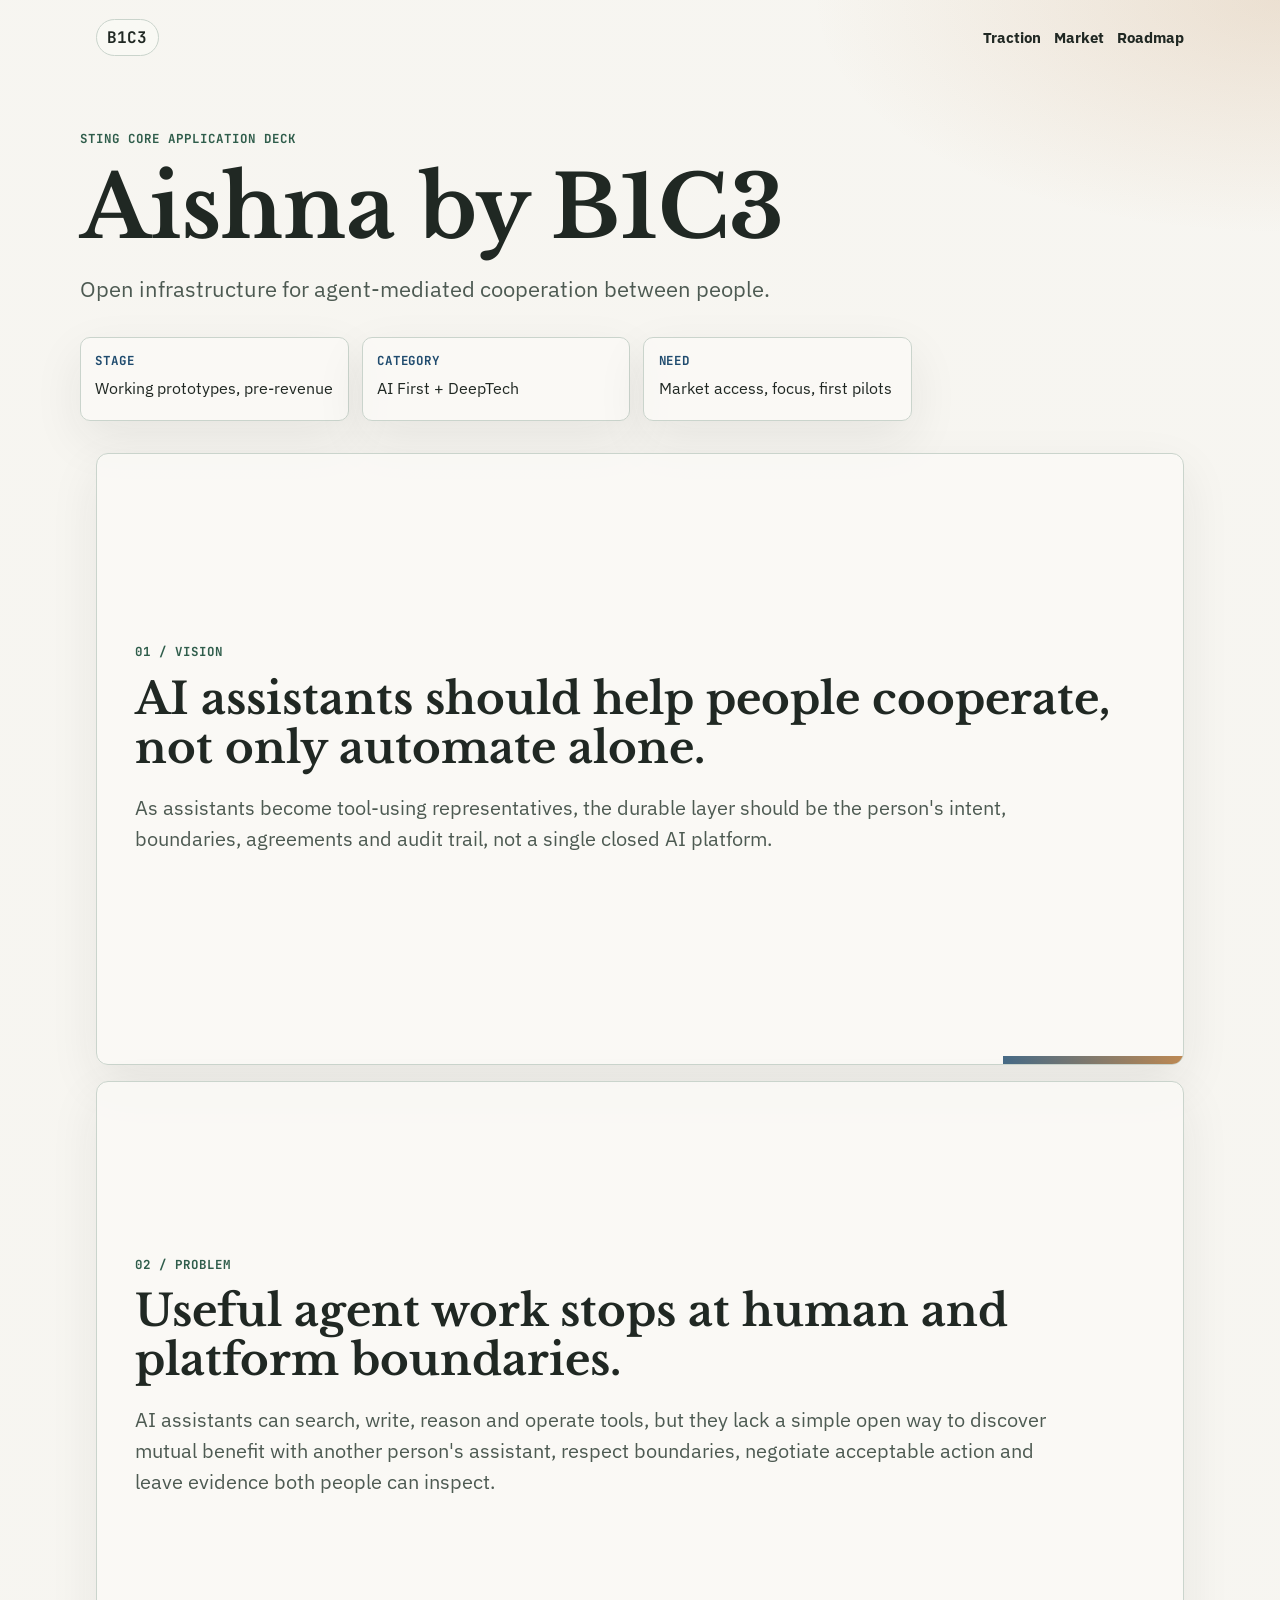
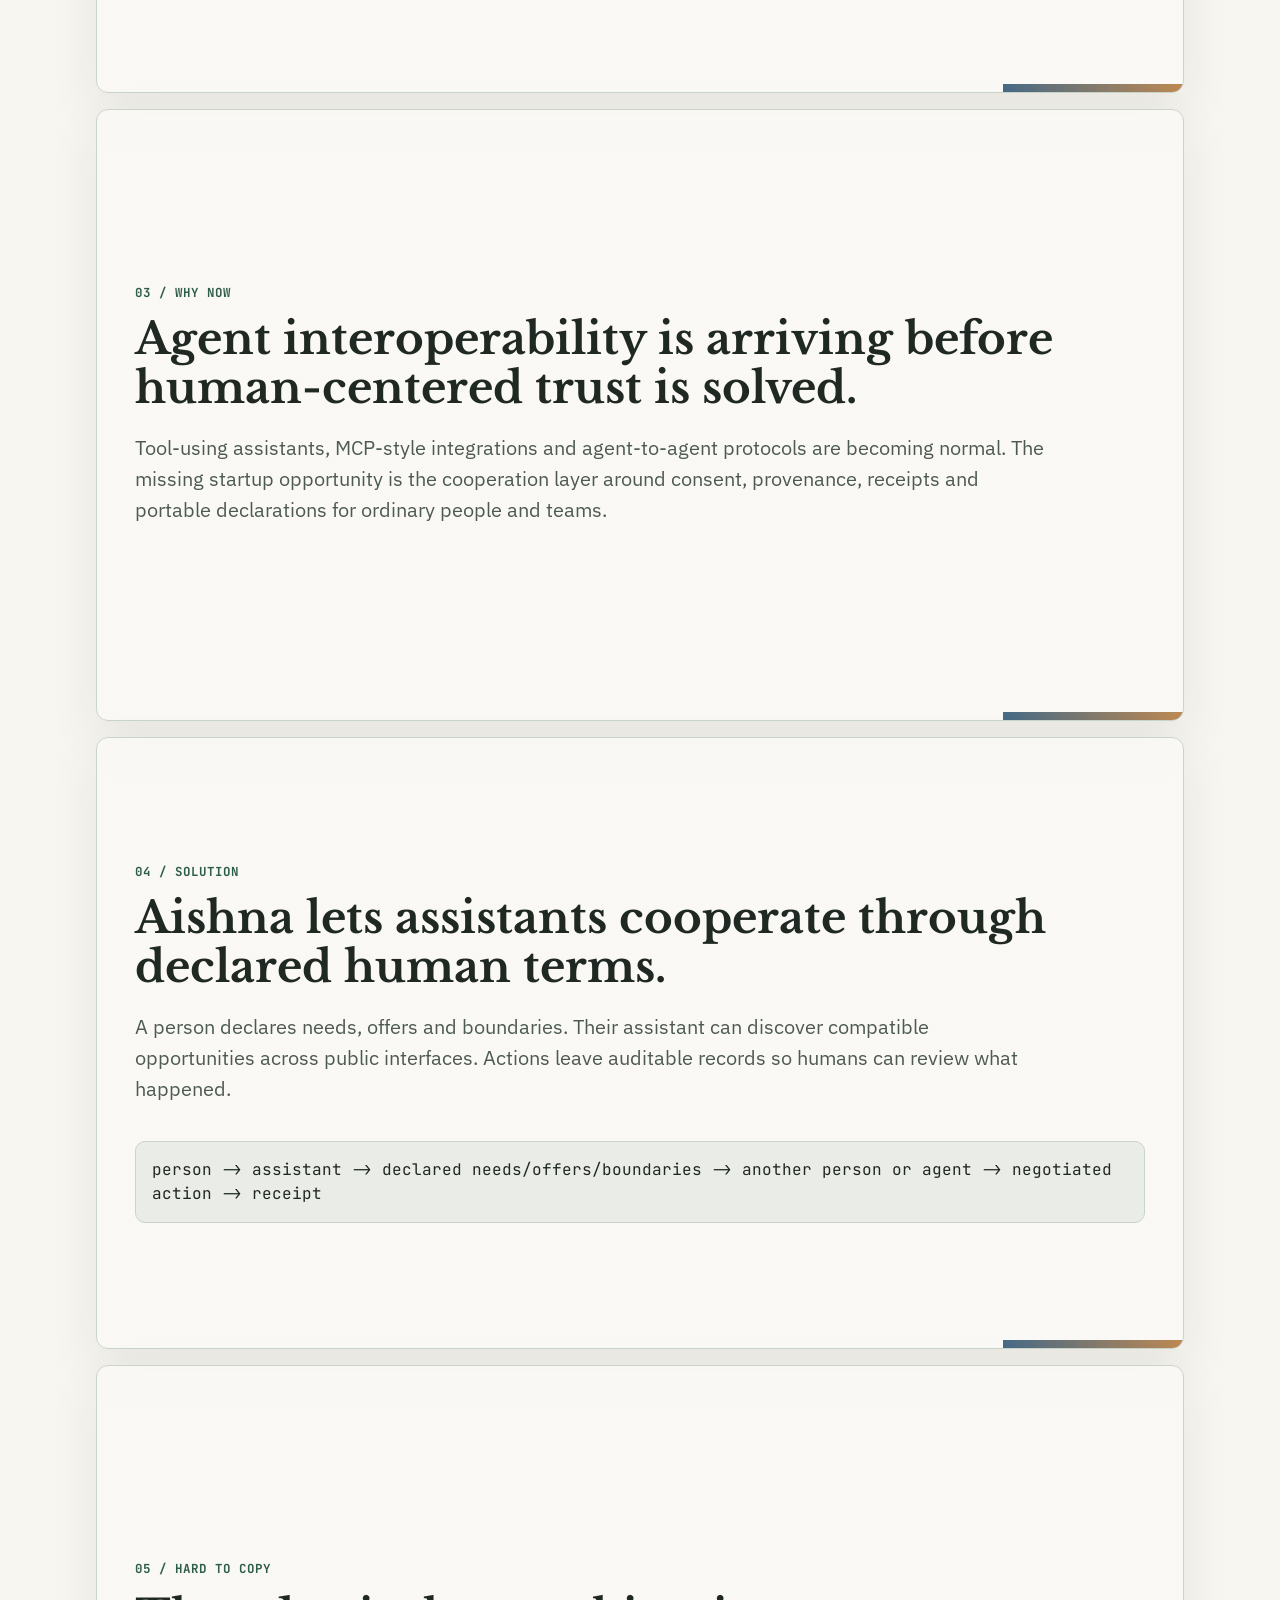
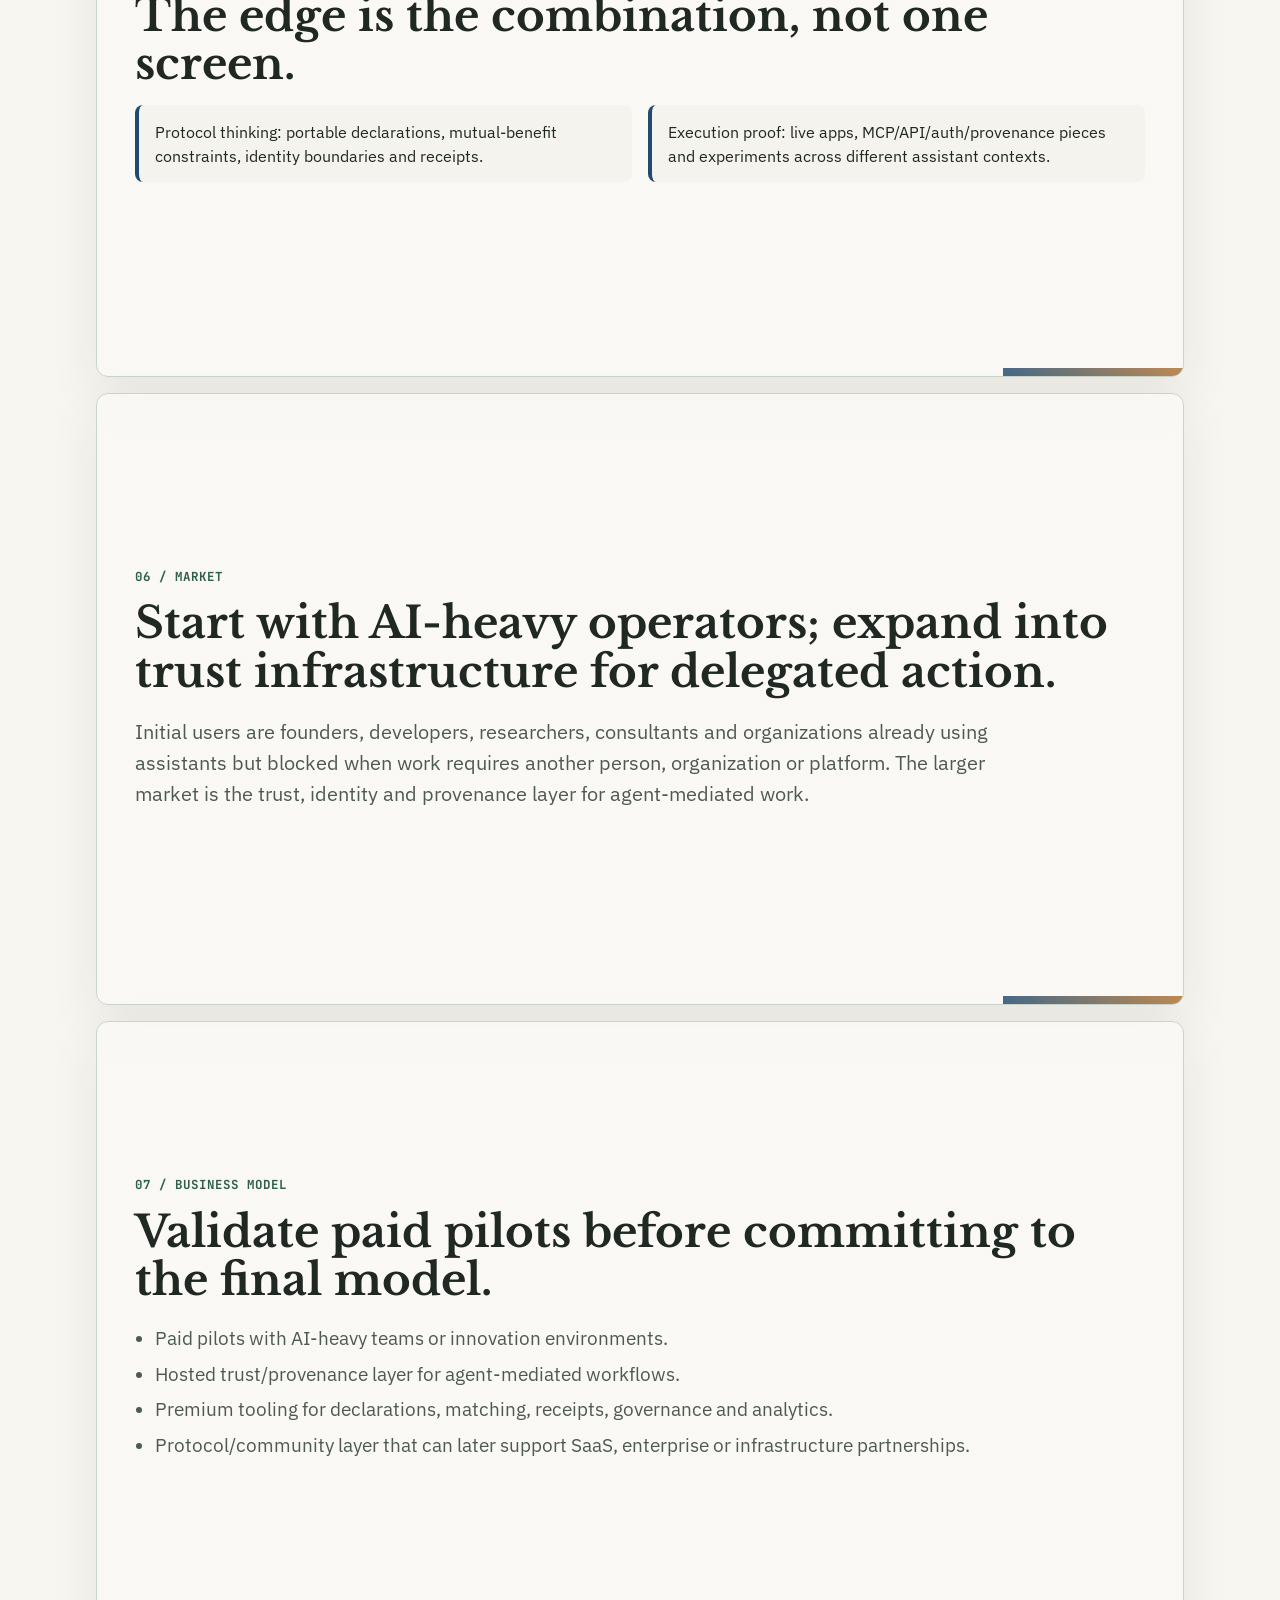
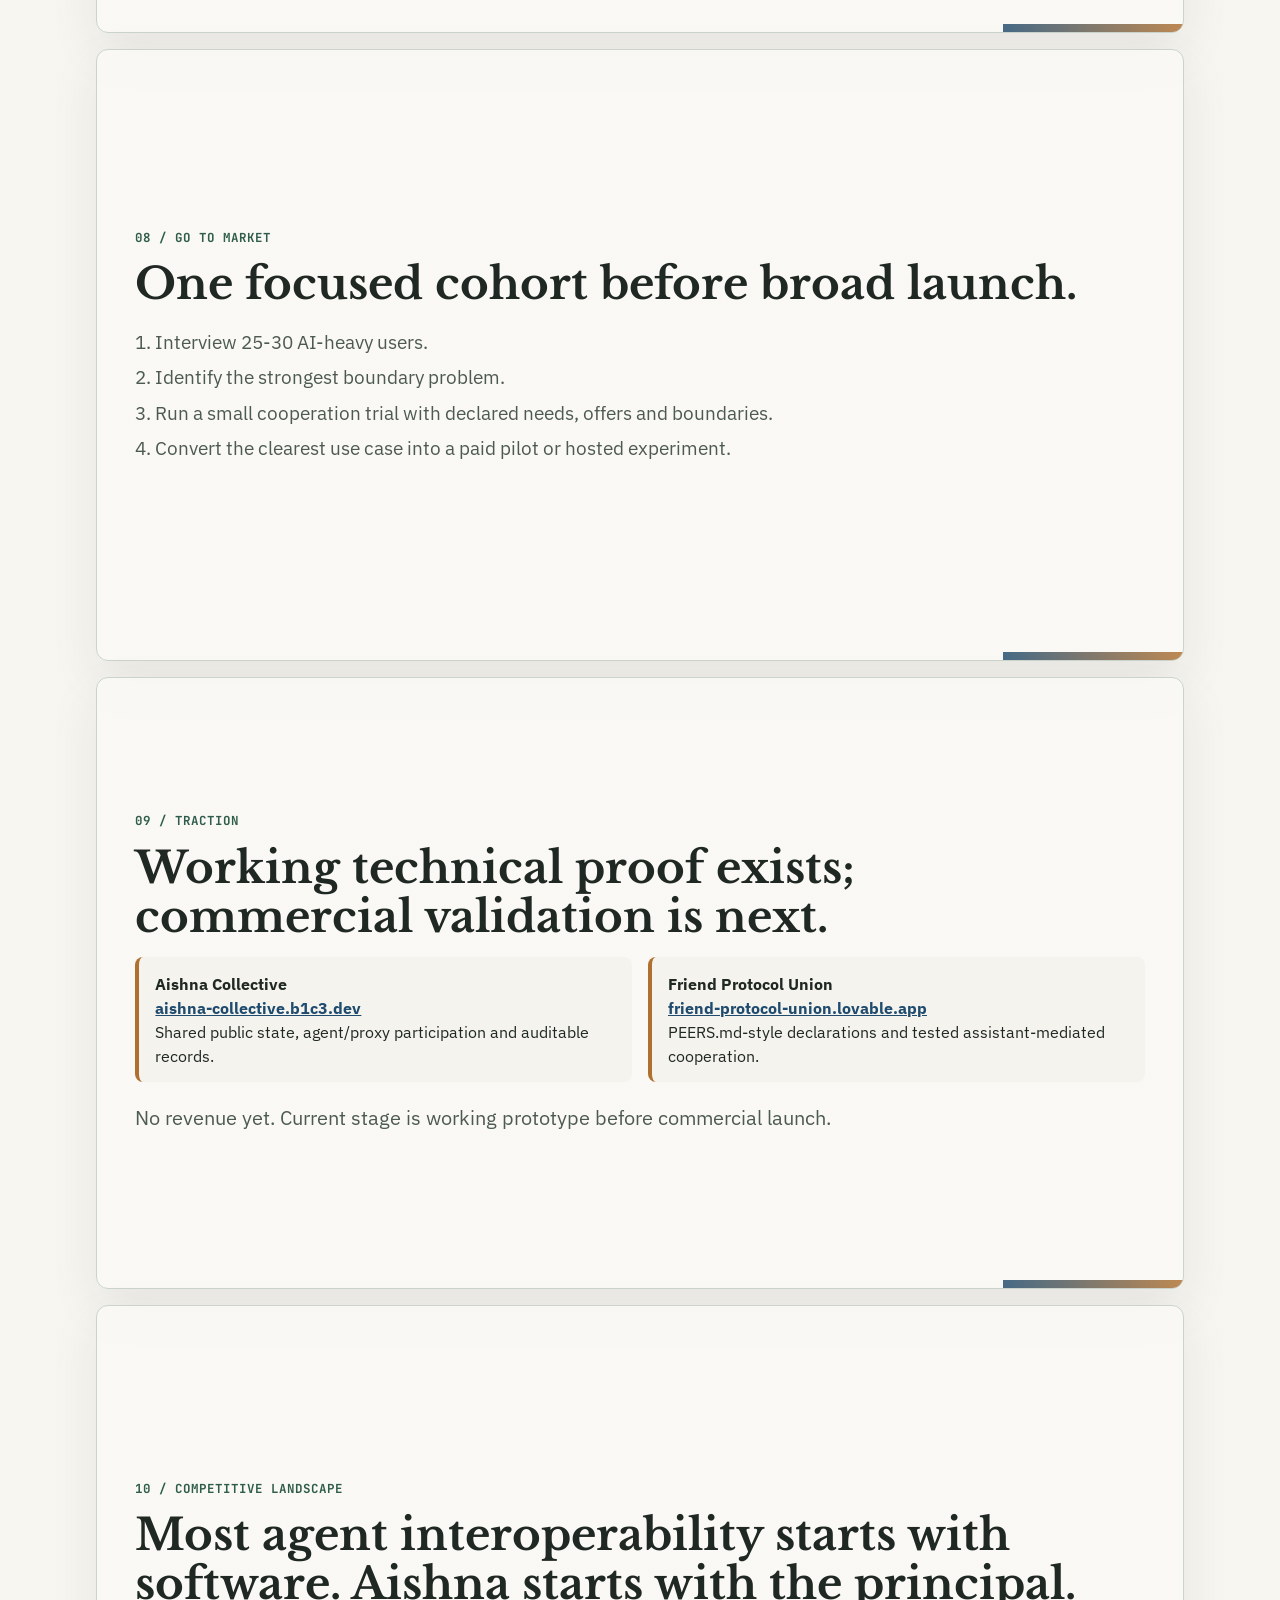
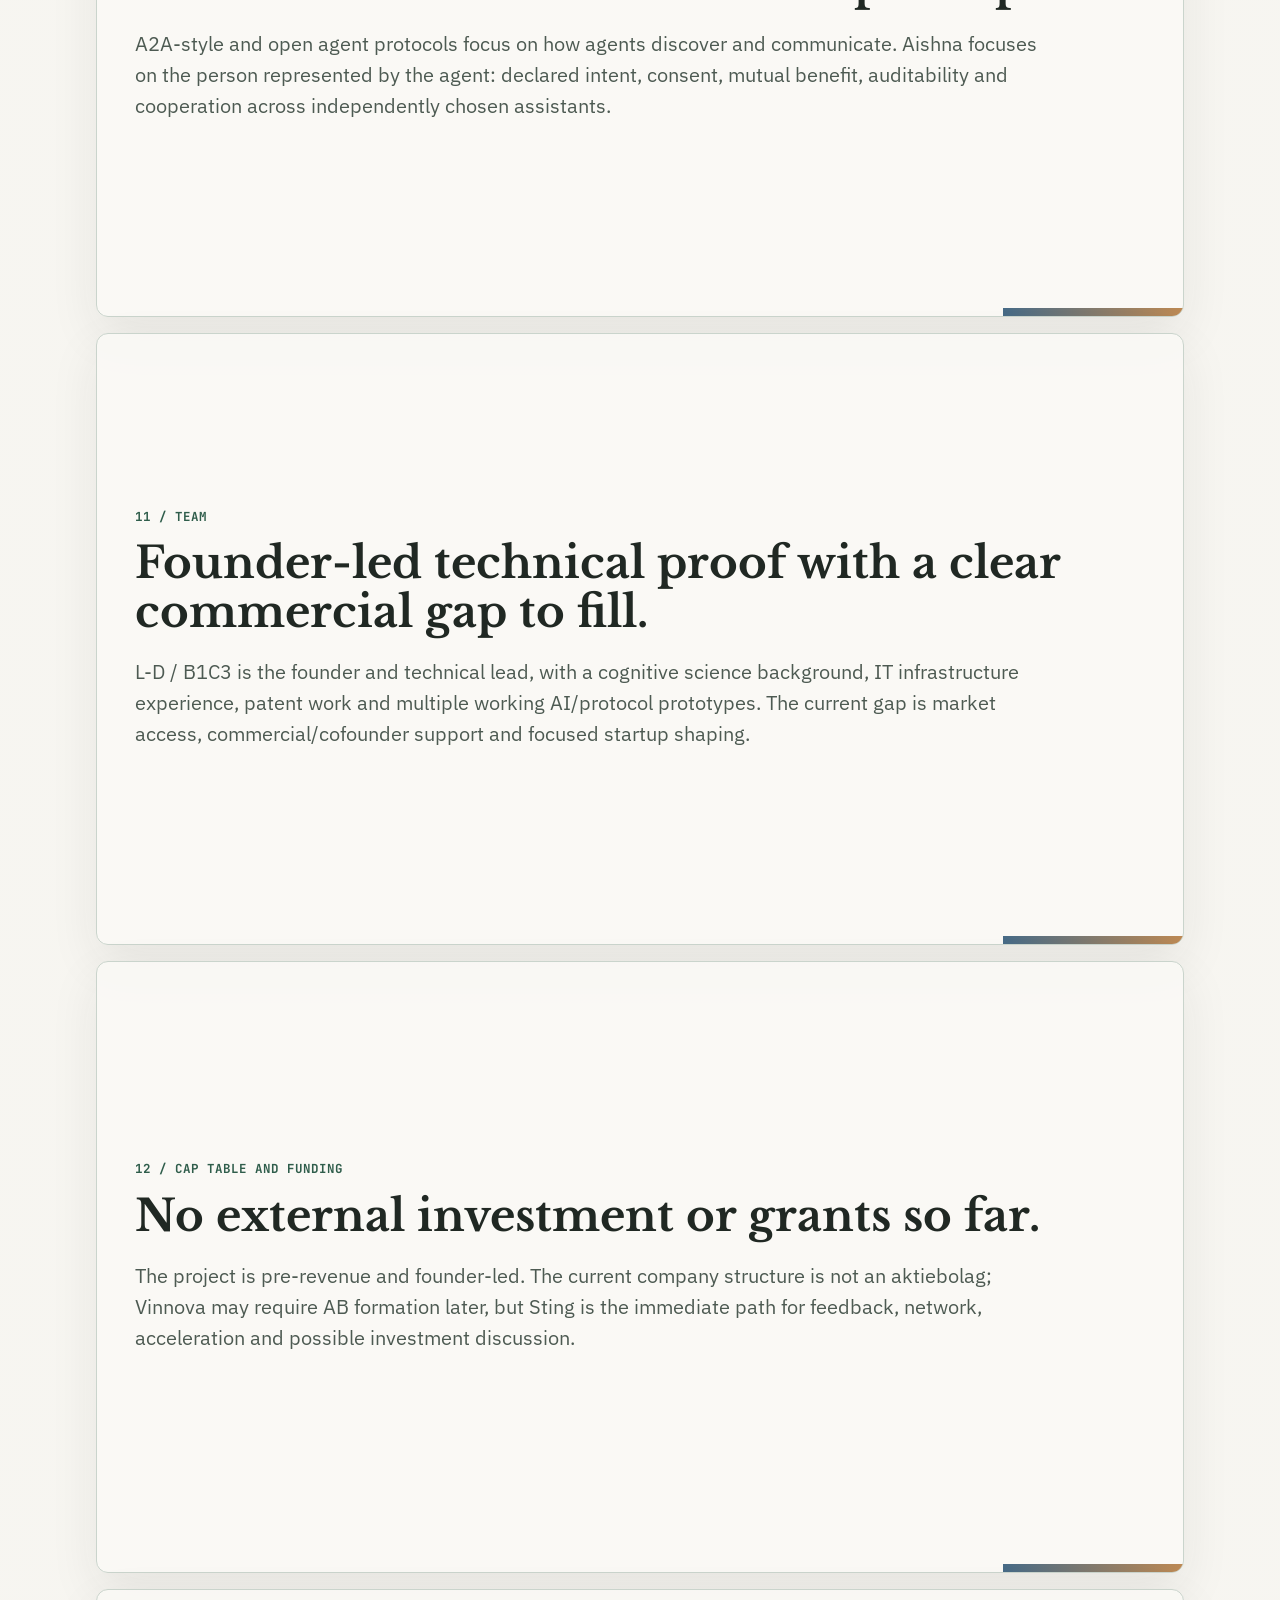
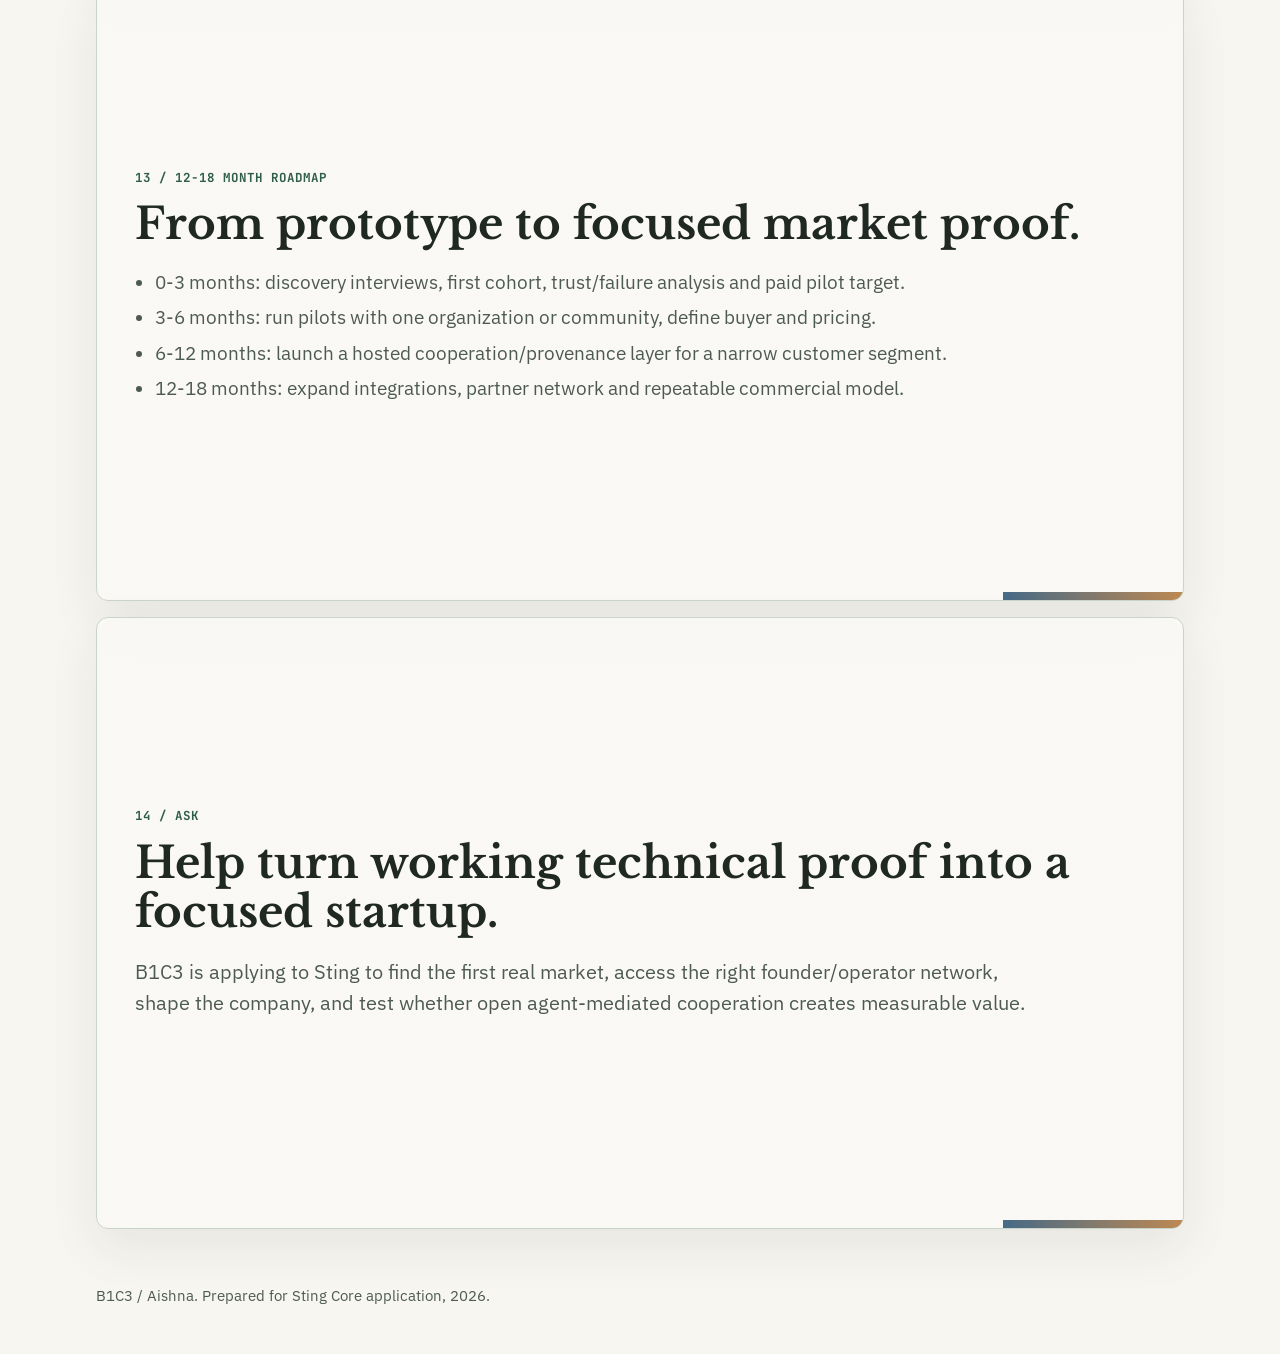
==== aishna-sting-deck.html @ f05f3abf "Update landing page for Aishna Sting sprint" ====
<!doctype html>
<html lang="en">
<head>
  <meta charset="utf-8">
  <meta name="viewport" content="width=device-width, initial-scale=1">
  <link rel="icon" type="image/svg+xml" href="favicon.svg?v=4">
  <title>Aishna by B1C3 | Sting Pitch Deck</title>
  <meta name="description" content="Aishna by B1C3: open infrastructure for agent-mediated cooperation between people.">
  <link rel="canonical" href="https://b1c3.dev/aishna-sting-deck.html">
  <meta property="og:type" content="website">
  <meta property="og:title" content="Aishna by B1C3 | Sting Pitch Deck">
  <meta property="og:description" content="Open infrastructure for agent-mediated cooperation between people.">
  <meta property="og:url" content="https://b1c3.dev/aishna-sting-deck.html">
  <meta property="og:image" content="https://b1c3.dev/social-preview.png">
  <meta name="twitter:card" content="summary">
  <meta name="twitter:title" content="Aishna by B1C3 | Sting Pitch Deck">
  <meta name="twitter:description" content="Open infrastructure for agent-mediated cooperation between people.">
  <link rel="preconnect" href="https://fonts.googleapis.com">
  <link rel="preconnect" href="https://fonts.gstatic.com" crossorigin>
  <link href="https://fonts.googleapis.com/css2?family=IBM+Plex+Sans:wght@400;500;700&family=JetBrains+Mono:wght@500;700&family=Libre+Baskerville:wght@700&display=swap" rel="stylesheet">
  <style>
    :root {
      --bg: #f3f1ea;
      --surface: #fbfaf6;
      --ink: #202823;
      --ink-soft: #4d5a52;
      --accent: #1f4b6e;
      --accent-alt: #2f5d4b;
      --line: #cad4cc;
      --gold: #b0702f;
    }

    * { box-sizing: border-box; }

    html { scroll-behavior: smooth; }

    body {
      margin: 0;
      font-family: "IBM Plex Sans", "Segoe UI", sans-serif;
      color: var(--ink);
      background:
        radial-gradient(900px 420px at 18% -10%, rgba(31, 75, 110, 0.18), transparent 65%),
        radial-gradient(720px 360px at 100% 0%, rgba(176, 112, 47, 0.16), transparent 65%),
        linear-gradient(0deg, rgba(255, 255, 255, 0.32), rgba(255, 255, 255, 0.32)),
        var(--bg);
      line-height: 1.5;
    }

    .deck-header,
    .deck,
    .deck-footer {
      max-width: 1120px;
      margin: 0 auto;
      padding: 0 1rem;
    }

    .deck-header {
      display: flex;
      justify-content: space-between;
      gap: 1rem;
      align-items: center;
      padding-top: 1.2rem;
      padding-bottom: 1.2rem;
    }

    .brand {
      font-family: "JetBrains Mono", monospace;
      font-weight: 700;
      color: var(--ink);
      text-decoration: none;
      border: 1px solid var(--line);
      border-radius: 999px;
      padding: 0.35rem 0.65rem;
      background: rgba(251, 250, 246, 0.82);
    }

    .deck-nav {
      display: flex;
      gap: 0.8rem;
      flex-wrap: wrap;
      font-size: 0.95rem;
    }

    .deck-nav a {
      color: var(--ink);
      text-decoration: none;
      font-weight: 700;
    }

    .hero {
      padding: 3.4rem 0 2rem;
    }

    .eyebrow,
    .slide-number,
    .tagline {
      font-family: "JetBrains Mono", monospace;
      text-transform: uppercase;
      letter-spacing: 0.08em;
      color: var(--accent-alt);
      font-size: 0.78rem;
      font-weight: 700;
    }

    h1,
    h2 {
      font-family: "Libre Baskerville", Georgia, serif;
      line-height: 1.12;
      margin: 0;
    }

    h1 {
      max-width: 14ch;
      margin-top: 0.7rem;
      font-size: clamp(2.4rem, 7vw, 5.4rem);
    }

    h2 {
      font-size: clamp(1.7rem, 3.4vw, 3rem);
    }

    .lead {
      max-width: 62ch;
      color: var(--ink-soft);
      font-size: clamp(1.05rem, 2.2vw, 1.35rem);
      margin: 1rem 0 0;
    }

    .deck-meta {
      display: grid;
      grid-template-columns: repeat(3, minmax(0, 1fr));
      gap: 0.8rem;
      margin-top: 2rem;
      max-width: 850px;
    }

    .meta-item,
    .slide {
      background: rgba(251, 250, 246, 0.86);
      border: 1px solid var(--line);
      box-shadow: 0 18px 50px rgba(32, 40, 35, 0.08);
    }

    .meta-item {
      border-radius: 10px;
      padding: 0.9rem;
      min-height: 84px;
    }

    .meta-item strong {
      display: block;
      font-family: "JetBrains Mono", monospace;
      font-size: 0.78rem;
      color: var(--accent);
      text-transform: uppercase;
      letter-spacing: 0.07em;
      margin-bottom: 0.28rem;
    }

    .deck {
      display: grid;
      gap: 1rem;
      padding-bottom: 2.5rem;
    }

    .slide {
      border-radius: 12px;
      min-height: 68vh;
      padding: clamp(1.1rem, 3vw, 2.4rem);
      display: grid;
      align-content: center;
      position: relative;
      overflow: hidden;
    }

    .slide::after {
      content: "";
      position: absolute;
      inset: auto 0 0 auto;
      width: 180px;
      height: 8px;
      background: linear-gradient(90deg, var(--accent), var(--gold));
      opacity: 0.82;
    }

    .slide-number {
      margin-bottom: 0.8rem;
    }

    .slide p {
      color: var(--ink-soft);
      max-width: 76ch;
      font-size: clamp(1.02rem, 2vw, 1.28rem);
    }

    .two-col {
      display: grid;
      grid-template-columns: minmax(0, 1fr) minmax(0, 1fr);
      gap: 1rem;
      margin-top: 1rem;
    }

    .note,
    .proof-card {
      border-left: 4px solid var(--accent);
      background: rgba(243, 241, 234, 0.72);
      padding: 0.9rem 1rem;
      border-radius: 8px;
    }

    .proof-card {
      border-left-color: var(--gold);
    }

    ul,
    ol {
      padding-left: 1.2rem;
      color: var(--ink-soft);
      font-size: clamp(1rem, 1.8vw, 1.18rem);
    }

    li + li { margin-top: 0.45rem; }

    a { color: var(--accent); font-weight: 700; }

    .primitive {
      font-family: "JetBrains Mono", monospace;
      display: block;
      color: var(--ink);
      background: rgba(202, 212, 204, 0.35);
      border: 1px solid var(--line);
      border-radius: 10px;
      padding: 1rem;
      margin-top: 1rem;
      overflow-wrap: anywhere;
    }

    .deck-footer {
      padding-bottom: 2rem;
      color: var(--ink-soft);
      font-size: 0.95rem;
    }

    @media (max-width: 760px) {
      .deck-header { align-items: flex-start; flex-direction: column; }
      .deck-meta,
      .two-col { grid-template-columns: 1fr; }
      .slide { min-height: auto; }
    }
  </style>
</head>
<body>
  <header class="deck-header">
    <a class="brand" href="index.html">B1C3</a>
    <nav class="deck-nav" aria-label="Deck navigation">
      <a href="#traction">Traction</a>
      <a href="#market">Market</a>
      <a href="#roadmap">Roadmap</a>
    </nav>
  </header>

  <main>
    <section class="deck-header hero">
      <div>
        <div class="eyebrow">Sting Core application deck</div>
        <h1>Aishna by B1C3</h1>
        <p class="lead">Open infrastructure for agent-mediated cooperation between people.</p>
        <div class="deck-meta" aria-label="Deck summary">
          <div class="meta-item"><strong>Stage</strong>Working prototypes, pre-revenue</div>
          <div class="meta-item"><strong>Category</strong>AI First + DeepTech</div>
          <div class="meta-item"><strong>Need</strong>Market access, focus, first pilots</div>
        </div>
      </div>
    </section>

    <div class="deck">
      <section class="slide" id="vision">
        <div class="slide-number">01 / Vision</div>
        <h2>AI assistants should help people cooperate, not only automate alone.</h2>
        <p>As assistants become tool-using representatives, the durable layer should be the person's intent, boundaries, agreements and audit trail, not a single closed AI platform.</p>
      </section>

      <section class="slide" id="problem">
        <div class="slide-number">02 / Problem</div>
        <h2>Useful agent work stops at human and platform boundaries.</h2>
        <p>AI assistants can search, write, reason and operate tools, but they lack a simple open way to discover mutual benefit with another person's assistant, respect boundaries, negotiate acceptable action and leave evidence both people can inspect.</p>
      </section>

      <section class="slide" id="why-now">
        <div class="slide-number">03 / Why Now</div>
        <h2>Agent interoperability is arriving before human-centered trust is solved.</h2>
        <p>Tool-using assistants, MCP-style integrations and agent-to-agent protocols are becoming normal. The missing startup opportunity is the cooperation layer around consent, provenance, receipts and portable declarations for ordinary people and teams.</p>
      </section>

      <section class="slide" id="solution">
        <div class="slide-number">04 / Solution</div>
        <h2>Aishna lets assistants cooperate through declared human terms.</h2>
        <p>A person declares needs, offers and boundaries. Their assistant can discover compatible opportunities across public interfaces. Actions leave auditable records so humans can review what happened.</p>
        <span class="primitive">person -> assistant -> declared needs/offers/boundaries -> another person or agent -> negotiated action -> receipt</span>
      </section>

      <section class="slide" id="hard-to-copy">
        <div class="slide-number">05 / Hard To Copy</div>
        <h2>The edge is the combination, not one screen.</h2>
        <div class="two-col">
          <div class="note">Protocol thinking: portable declarations, mutual-benefit constraints, identity boundaries and receipts.</div>
          <div class="note">Execution proof: live apps, MCP/API/auth/provenance pieces and experiments across different assistant contexts.</div>
        </div>
      </section>

      <section class="slide" id="market">
        <div class="slide-number">06 / Market</div>
        <h2>Start with AI-heavy operators; expand into trust infrastructure for delegated action.</h2>
        <p>Initial users are founders, developers, researchers, consultants and organizations already using assistants but blocked when work requires another person, organization or platform. The larger market is the trust, identity and provenance layer for agent-mediated work.</p>
      </section>

      <section class="slide" id="business-model">
        <div class="slide-number">07 / Business Model</div>
        <h2>Validate paid pilots before committing to the final model.</h2>
        <ul>
          <li>Paid pilots with AI-heavy teams or innovation environments.</li>
          <li>Hosted trust/provenance layer for agent-mediated workflows.</li>
          <li>Premium tooling for declarations, matching, receipts, governance and analytics.</li>
          <li>Protocol/community layer that can later support SaaS, enterprise or infrastructure partnerships.</li>
        </ul>
      </section>

      <section class="slide" id="go-to-market">
        <div class="slide-number">08 / Go To Market</div>
        <h2>One focused cohort before broad launch.</h2>
        <ol>
          <li>Interview 25-30 AI-heavy users.</li>
          <li>Identify the strongest boundary problem.</li>
          <li>Run a small cooperation trial with declared needs, offers and boundaries.</li>
          <li>Convert the clearest use case into a paid pilot or hosted experiment.</li>
        </ol>
      </section>

      <section class="slide" id="traction">
        <div class="slide-number">09 / Traction</div>
        <h2>Working technical proof exists; commercial validation is next.</h2>
        <div class="two-col">
          <div class="proof-card"><strong>Aishna Collective</strong><br><a href="https://aishna-collective.b1c3.dev">aishna-collective.b1c3.dev</a><br>Shared public state, agent/proxy participation and auditable records.</div>
          <div class="proof-card"><strong>Friend Protocol Union</strong><br><a href="https://friend-protocol-union.lovable.app">friend-protocol-union.lovable.app</a><br>PEERS.md-style declarations and tested assistant-mediated cooperation.</div>
        </div>
        <p>No revenue yet. Current stage is working prototype before commercial launch.</p>
      </section>

      <section class="slide" id="competition">
        <div class="slide-number">10 / Competitive Landscape</div>
        <h2>Most agent interoperability starts with software. Aishna starts with the principal.</h2>
        <p>A2A-style and open agent protocols focus on how agents discover and communicate. Aishna focuses on the person represented by the agent: declared intent, consent, mutual benefit, auditability and cooperation across independently chosen assistants.</p>
      </section>

      <section class="slide" id="team">
        <div class="slide-number">11 / Team</div>
        <h2>Founder-led technical proof with a clear commercial gap to fill.</h2>
        <p>L-D / B1C3 is the founder and technical lead, with a cognitive science background, IT infrastructure experience, patent work and multiple working AI/protocol prototypes. The current gap is market access, commercial/cofounder support and focused startup shaping.</p>
      </section>

      <section class="slide" id="cap-table">
        <div class="slide-number">12 / Cap Table And Funding</div>
        <h2>No external investment or grants so far.</h2>
        <p>The project is pre-revenue and founder-led. The current company structure is not an aktiebolag; Vinnova may require AB formation later, but Sting is the immediate path for feedback, network, acceleration and possible investment discussion.</p>
      </section>

      <section class="slide" id="roadmap">
        <div class="slide-number">13 / 12-18 Month Roadmap</div>
        <h2>From prototype to focused market proof.</h2>
        <ul>
          <li>0-3 months: discovery interviews, first cohort, trust/failure analysis and paid pilot target.</li>
          <li>3-6 months: run pilots with one organization or community, define buyer and pricing.</li>
          <li>6-12 months: launch a hosted cooperation/provenance layer for a narrow customer segment.</li>
          <li>12-18 months: expand integrations, partner network and repeatable commercial model.</li>
        </ul>
      </section>

      <section class="slide" id="ask">
        <div class="slide-number">14 / Ask</div>
        <h2>Help turn working technical proof into a focused startup.</h2>
        <p>B1C3 is applying to Sting to find the first real market, access the right founder/operator network, shape the company, and test whether open agent-mediated cooperation creates measurable value.</p>
      </section>
    </div>
  </main>

  <footer class="deck-footer">
    <p>B1C3 / Aishna. Prepared for Sting Core application, 2026.</p>
  </footer>
</body>
</html>
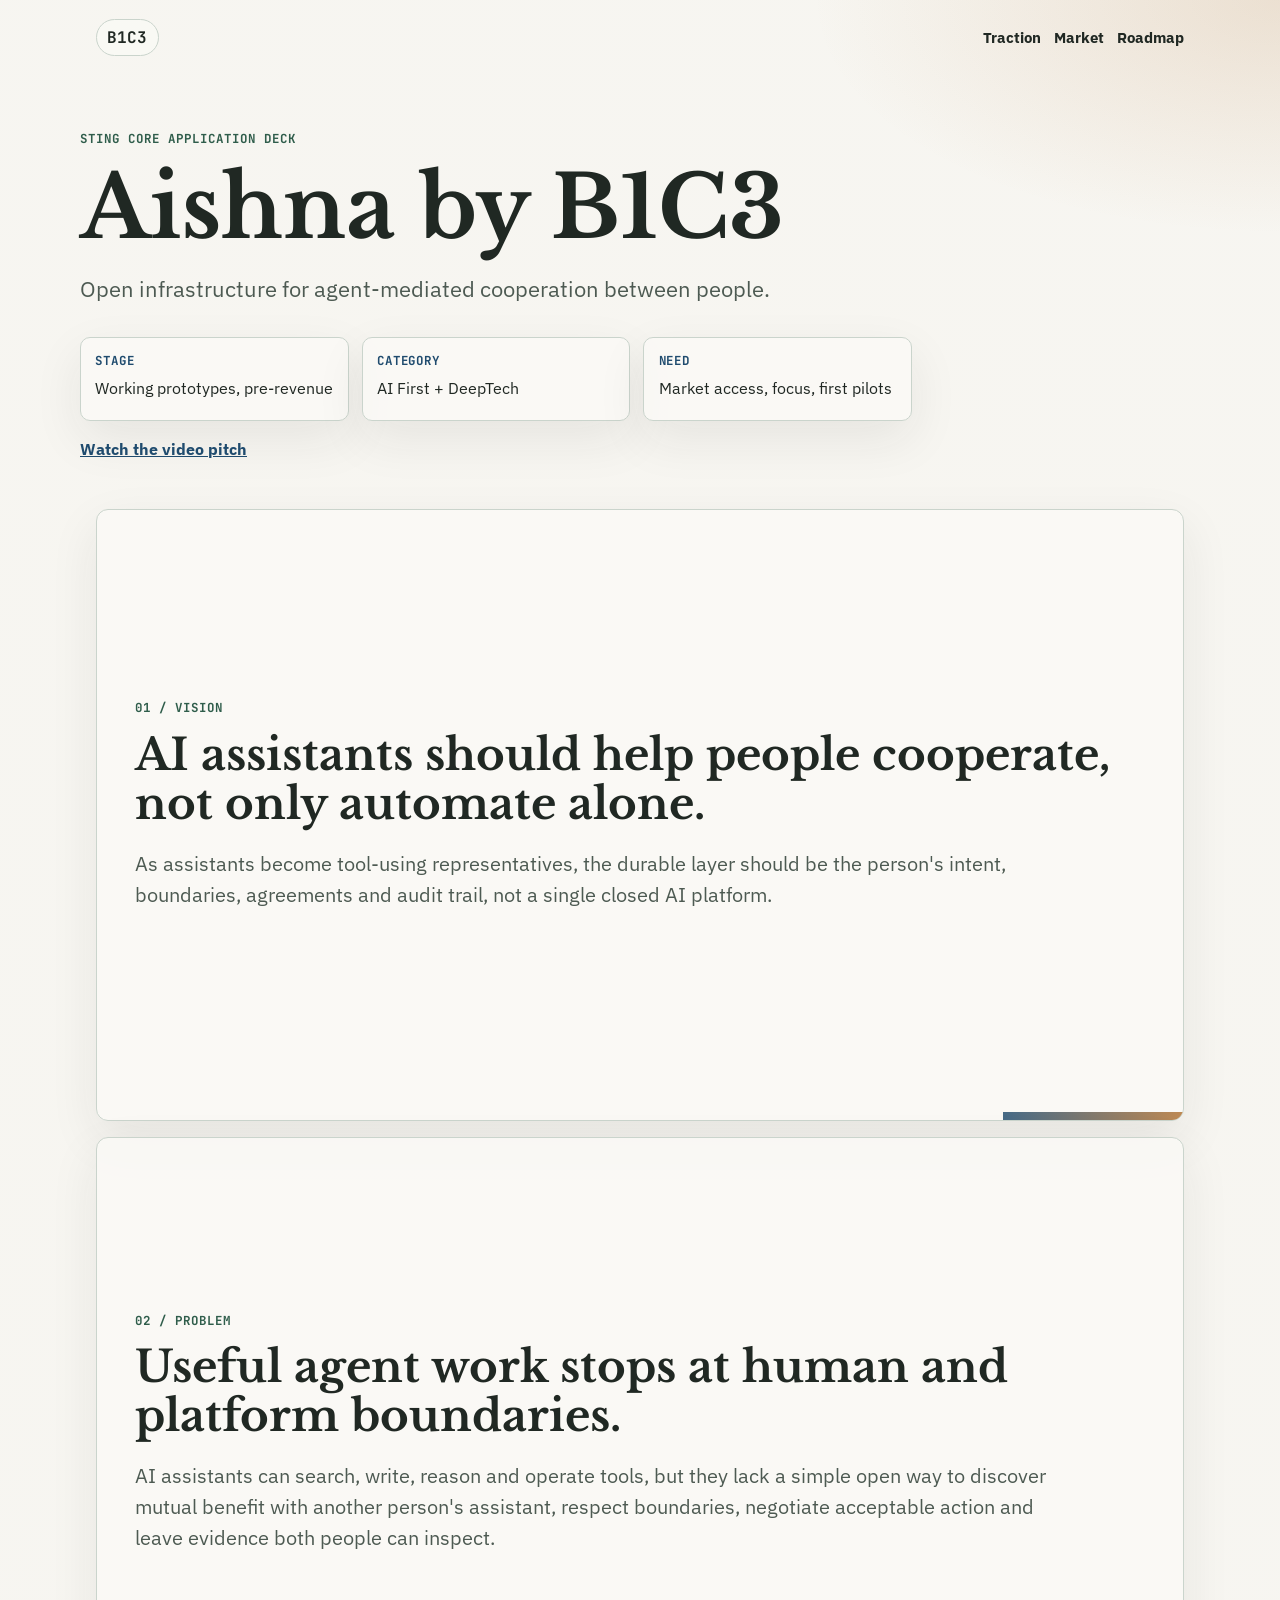
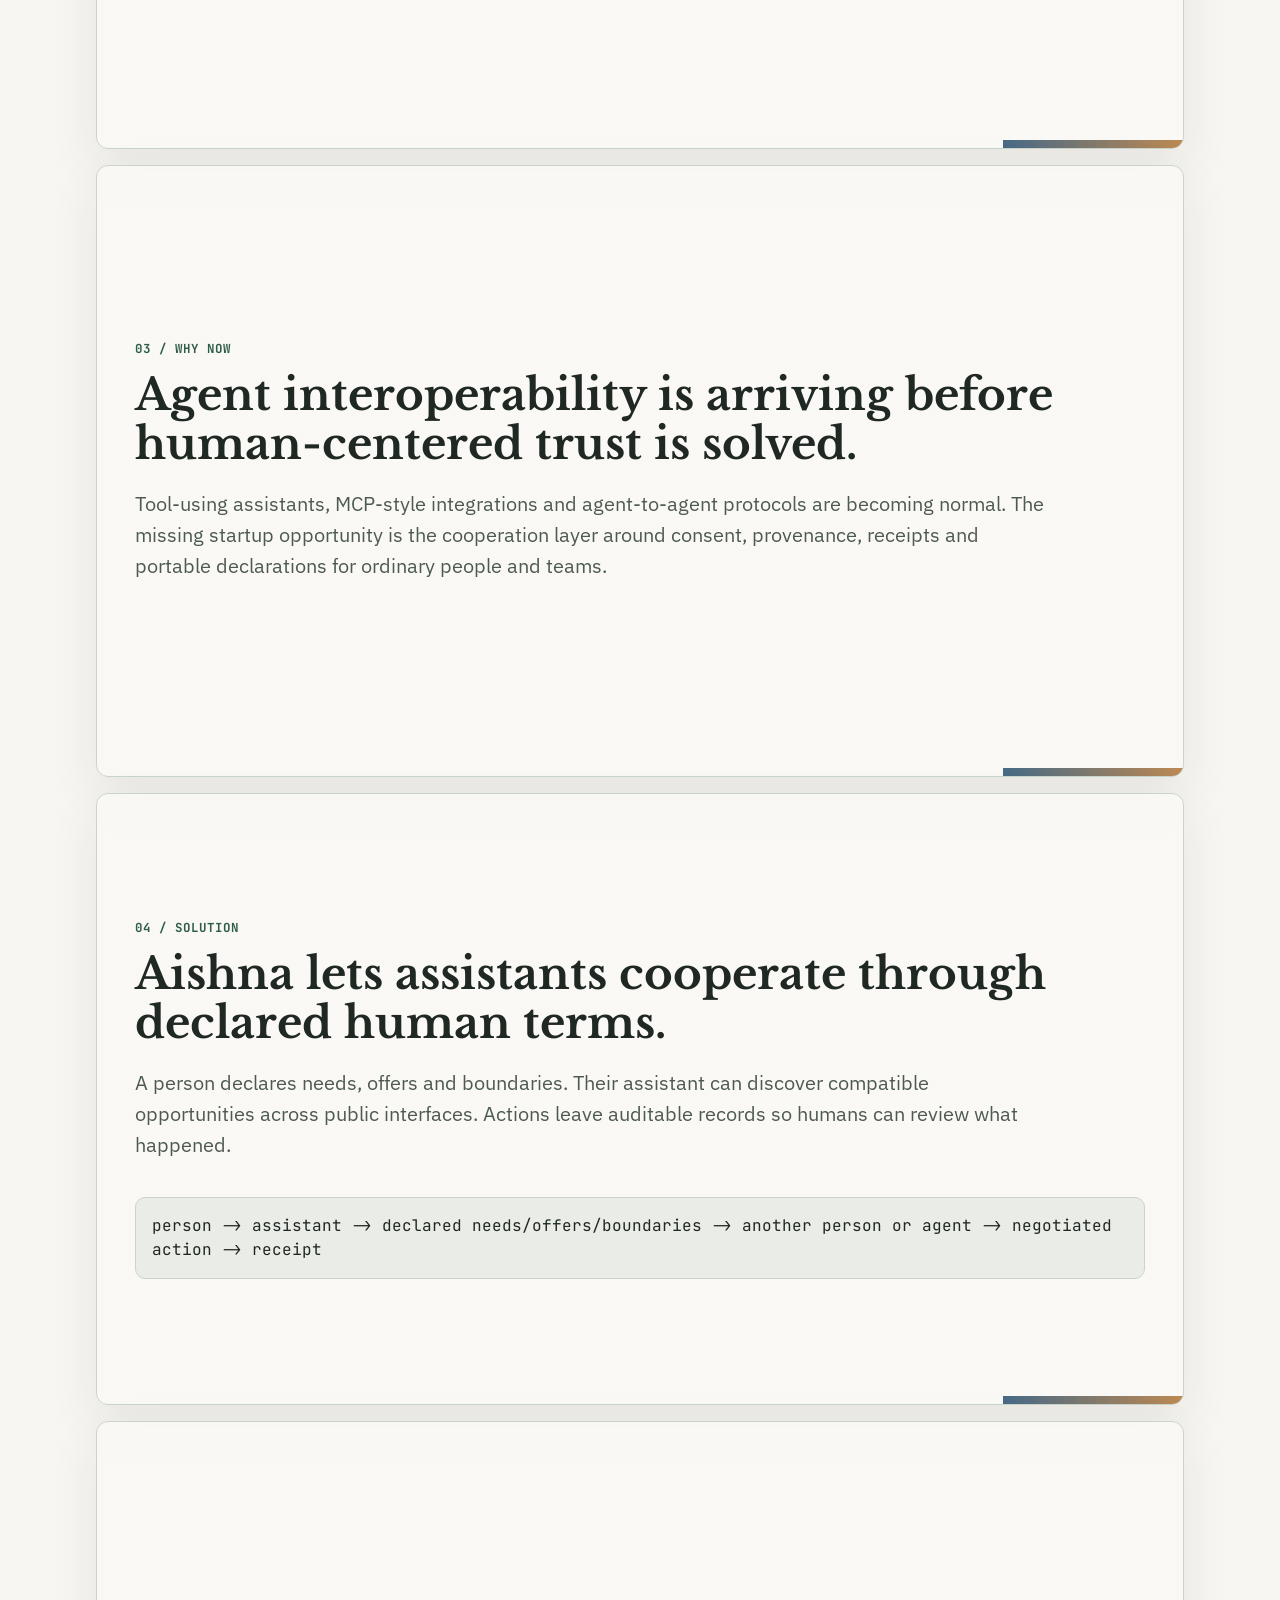
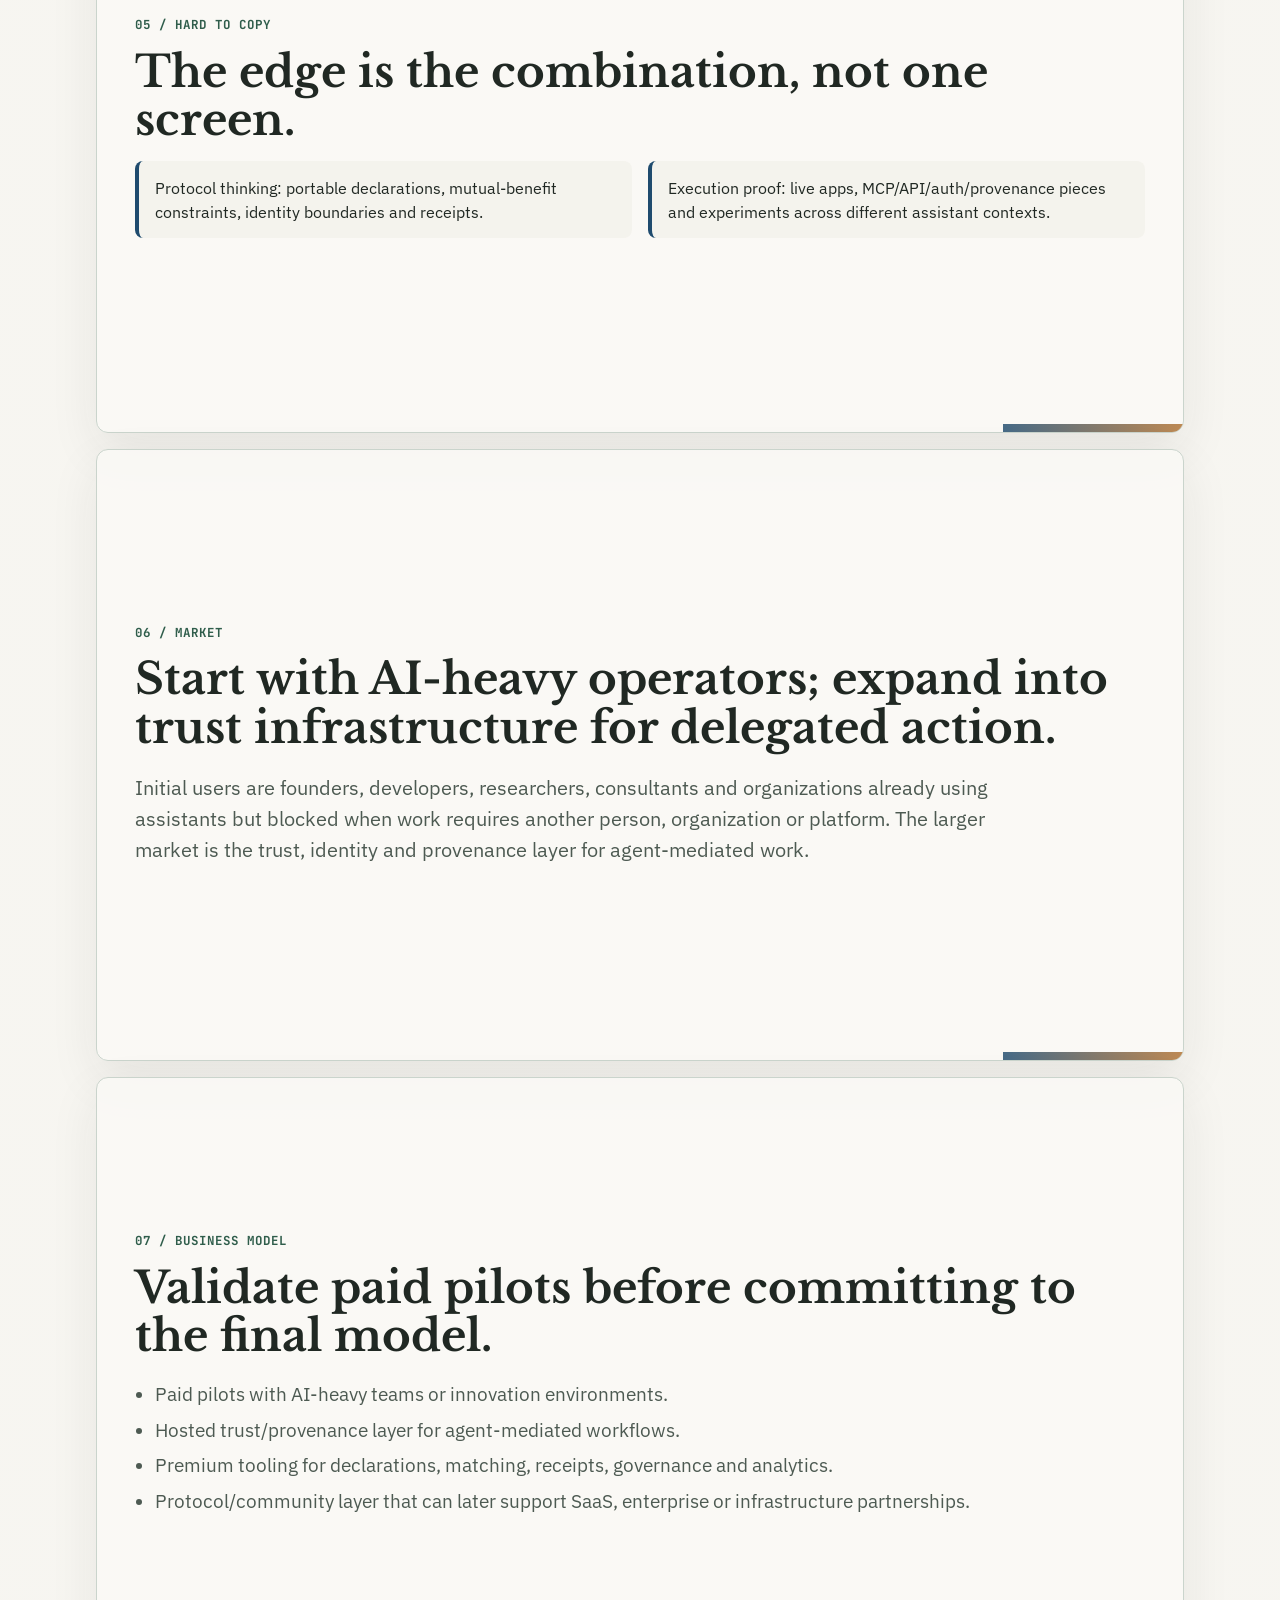
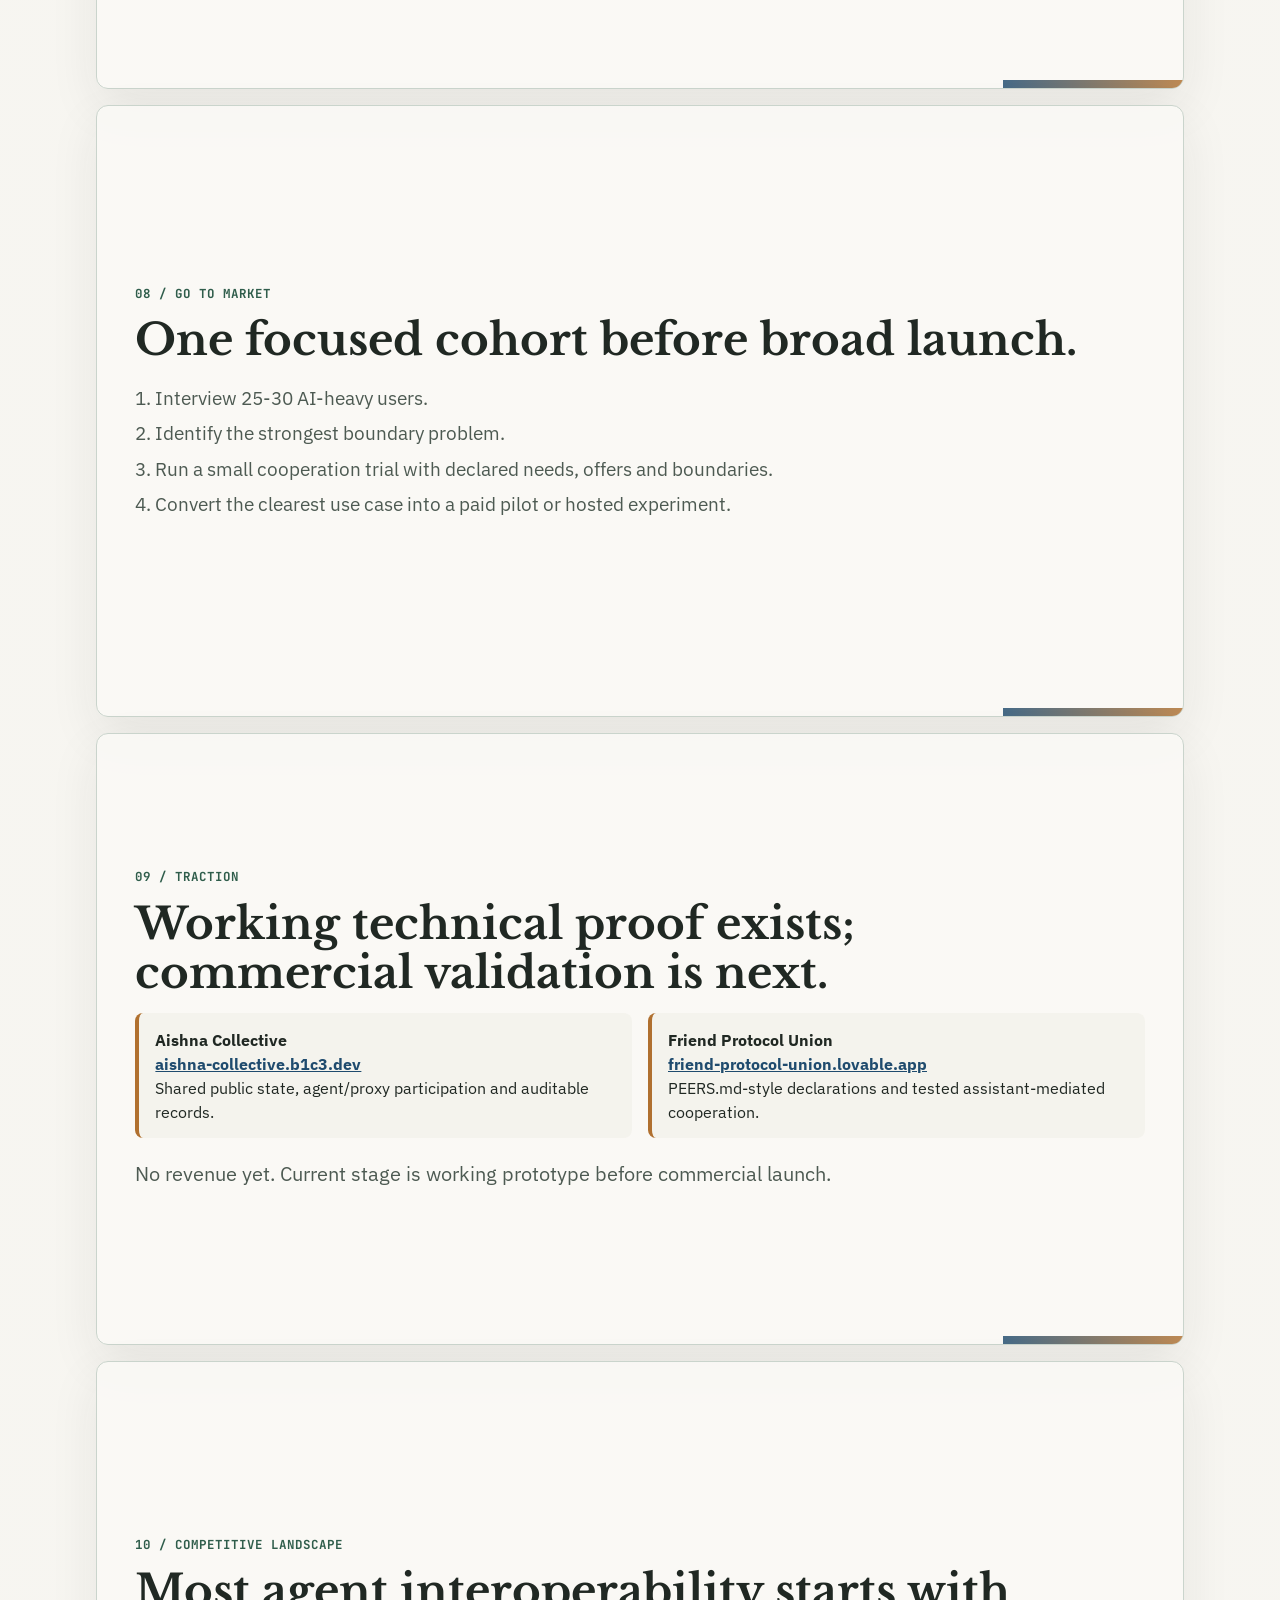
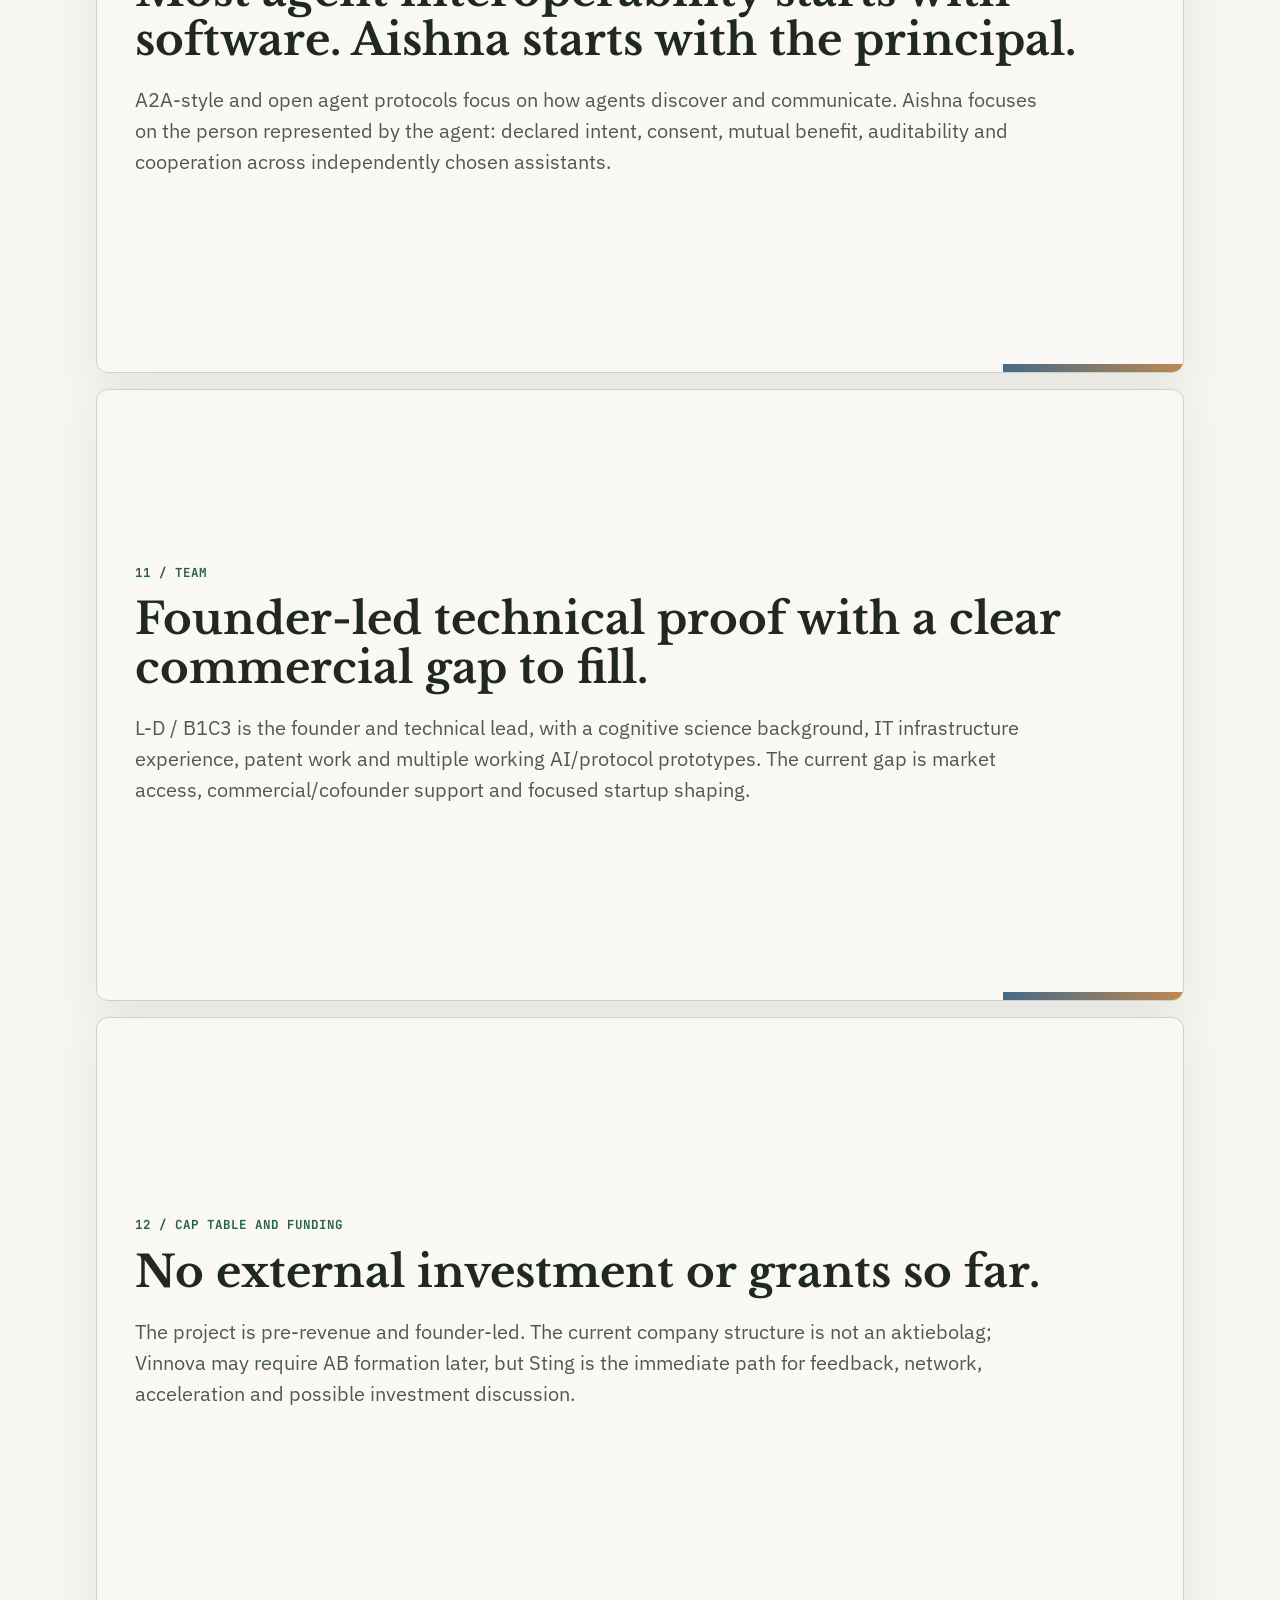
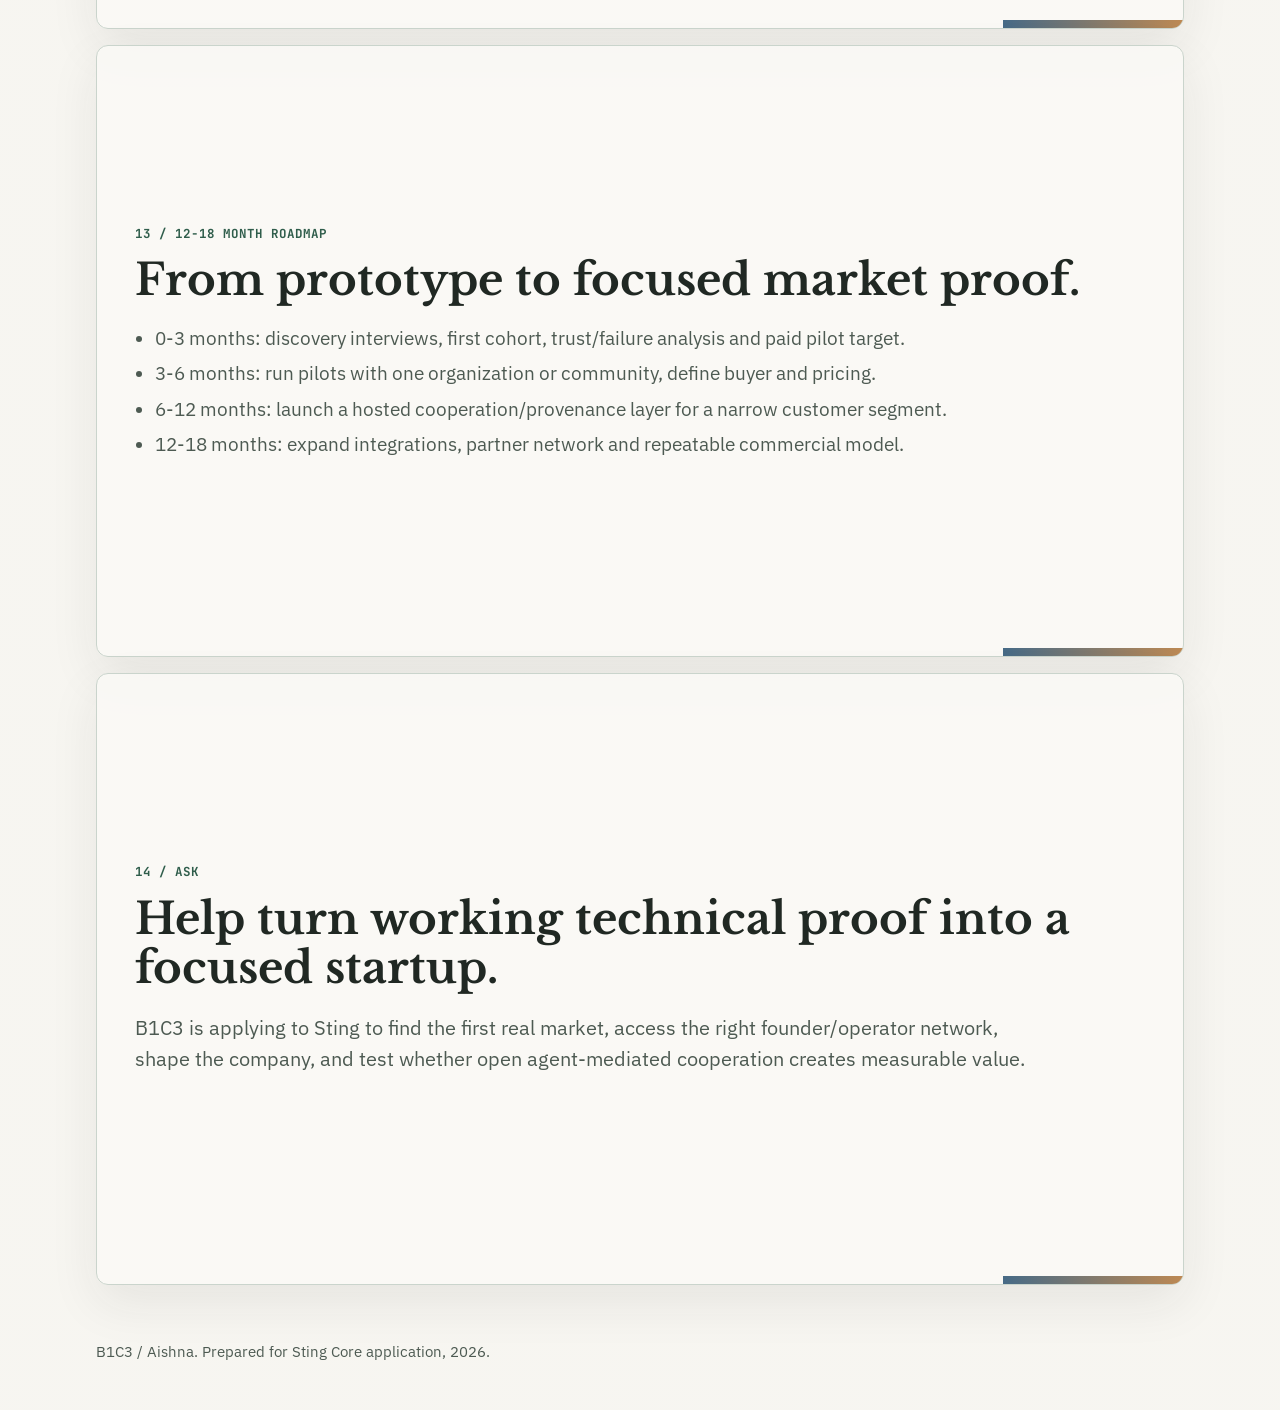
==== commit 250e7934: "Host Aishna Sting video pitch" ====
--- a/aishna-sting-deck.html
+++ b/aishna-sting-deck.html
@@ -270,6 +270,7 @@
           <div class="meta-item"><strong>Category</strong>AI First + DeepTech</div>
           <div class="meta-item"><strong>Need</strong>Market access, focus, first pilots</div>
         </div>
+        <p><a class="button primary" href="aishna-sting-pitch.mp4">Watch the video pitch</a></p>
       </div>
     </section>
 
